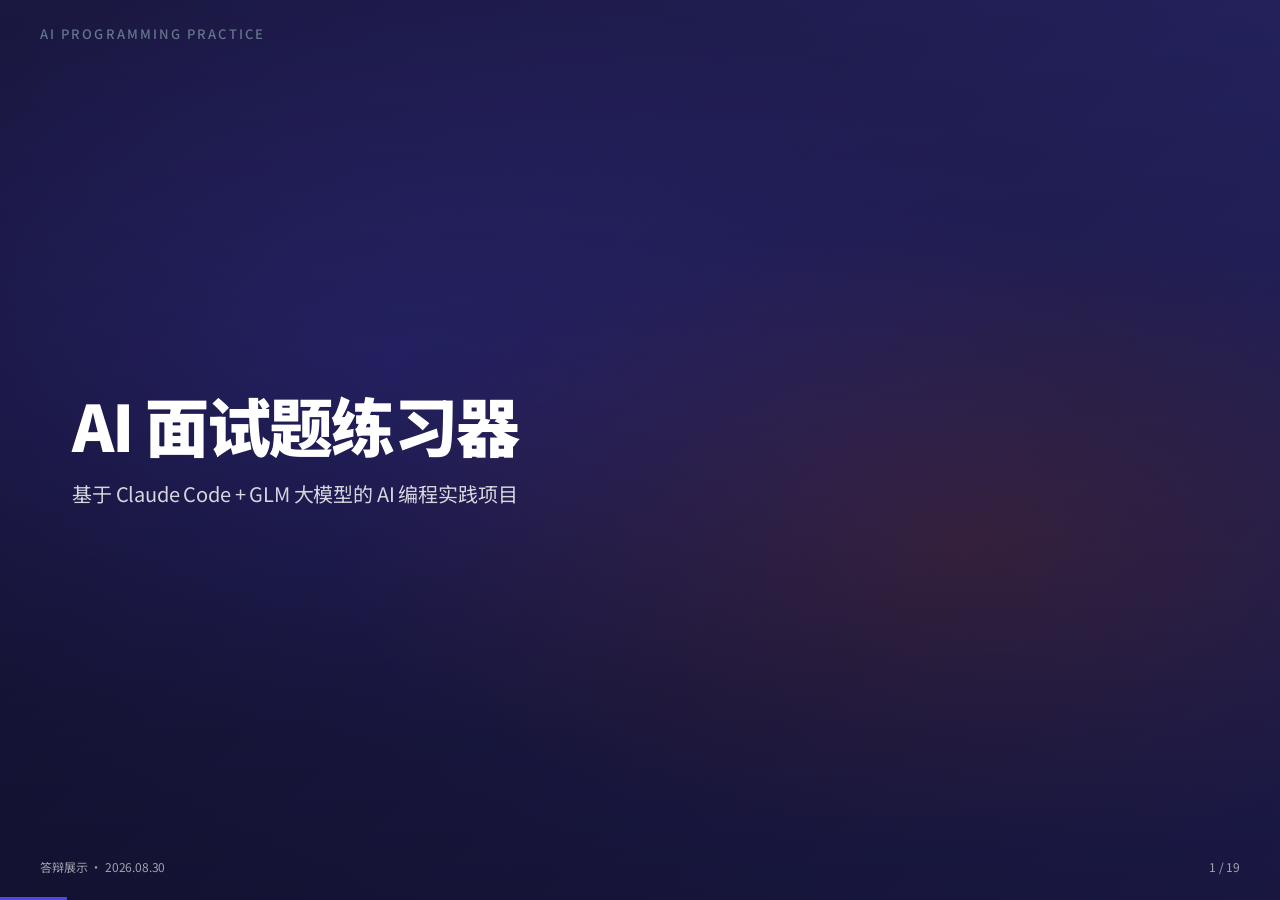
==== defense/interview-quiz-defense.html @ f4f74984 "添加答辩演示文稿" ====
<!DOCTYPE html>
<html lang="zh-CN" data-theme="indigo-code">
<head>
<meta charset="utf-8">
<title>AI 面试题练习器 — 答辩展示</title>
<meta name="x-content-type" content="presentation" />
<meta name="x-presentation-version" content="1.0" />
<meta name="x-presentation-indicator" content="deck-stage .slide" />
<link rel="stylesheet" href="./_shared/fonts.css">
<link rel="stylesheet" href="./_shared/base.css">
<link rel="stylesheet" id="theme-link" href="./_shared/themes/indigo-code.css">
<link rel="stylesheet" href="./_shared/animations/animations.css">
<link rel="stylesheet" href="./_shared/decorations.css">
<style>
.glass-grid{display:grid;grid-template-columns:repeat(auto-fit,minmax(260px,1fr));gap:20px;margin-top:32px}
.glass-card{position:relative;overflow:hidden;border-radius:var(--radius,16px);padding:28px 26px;background:rgba(255,255,255,.06);border:1px solid rgba(255,255,255,.1);backdrop-filter:blur(20px) saturate(160%);box-shadow:0 8px 32px rgba(0,0,0,.3),inset 0 1px 0 rgba(255,255,255,.08)}
.glass-card::before{content:'';position:absolute;top:0;left:0;right:0;height:50%;background:linear-gradient(180deg,rgba(255,255,255,.08),transparent);pointer-events:none}
.glass-card.warm{background:rgba(232,168,124,.06);border-color:rgba(232,168,124,.25)}
.glass-card.blue{background:rgba(126,184,218,.06);border-color:rgba(126,184,218,.25)}
.glass-card.green{background:rgba(126,211,164,.06);border-color:rgba(126,211,164,.25)}
.glass-card h3{margin:0 0 8px;font-size:20px;font-weight:700;color:var(--text-1)}
.glass-card p{margin:0;font-size:14px;line-height:1.6;color:var(--text-2)}
.glass-card .icon{font-size:40px;margin-bottom:14px;display:block}

.macaron-grid{display:grid;grid-template-columns:repeat(auto-fit,minmax(260px,1fr));gap:18px}
.macaron-card{border-radius:var(--radius,8px);padding:24px;position:relative}
.macaron-card.soft-purple{background:#f4efff}
.macaron-card.soft-pink{background:#fff0f6}
.macaron-card.soft-blue{background:#eef4ff}
.macaron-card.soft-green{background:#edfdf3}
.macaron-card.soft-orange{background:#fff5ea}
.macaron-card .label{font-size:12px;text-transform:uppercase;letter-spacing:.1em;color:var(--text-3);margin-bottom:8px}
.macaron-card .main{font-size:22px;font-weight:700;color:var(--text-1);margin-bottom:6px}
.macaron-card .desc{font-size:14px;color:var(--text-2);line-height:1.5}

.steps{display:grid;grid-template-columns:repeat(auto-fit,minmax(220px,1fr));gap:22px;margin-top:24px}
.step{position:relative;padding:24px 26px;border:1px solid var(--border);border-radius:var(--radius);background:var(--surface);box-shadow:var(--shadow)}
.step .num{position:absolute;top:-24px;left:22px;width:48px;height:48px;border-radius:50%;background:var(--accent);color:#fff;display:flex;align-items:center;justify-content:center;font-weight:800;font-size:20px;box-shadow:var(--shadow)}
.step h4{margin:18px 0 8px;font-size:17px}
.step p{font-size:13px;color:var(--text-2);line-height:1.6}
.step .tag{display:inline-block;margin-top:10px;font-size:11px;padding:3px 10px;border-radius:999px;background:var(--surface-2);color:var(--text-3)}

.vs{display:grid;grid-template-columns:1fr 80px 1fr;gap:28px;align-items:stretch;margin-top:30px}
.vs .side{padding:28px}
.vs .mid{font-size:48px;font-weight:800;color:var(--text-3);display:flex;align-items:center;justify-content:center}
.vs .bad-side{border-top:3px solid var(--bad)}
.vs .good-side{border-top:3px solid var(--good)}
.vs h3{font-size:22px}
.vs ul{padding-left:20px;font-size:14px;line-height:1.8;color:var(--text-2)}
.vs li::marker{color:var(--bad)}
.vs .good-side li::marker{color:var(--good)}

.grid.g3{grid-template-columns:repeat(auto-fit,minmax(280px,1fr))}
</style>
</head>
<body>
<deck-stage width="1920" height="1080" data-themes="indigo-code,catppuccin-mocha,tokyo-night,minimal-white,soft-pastel" data-theme-base="./_shared/themes/">

<!-- Slide 1: Cover -->
<section class="slide active" data-deck-label="封面" style="padding:0" data-anim="blur-in">
  <div class="cover-bg" style="position:absolute;inset:0;overflow:hidden">
    <div style="width:100%;height:100%;background:
      radial-gradient(80% 60% at 30% 40%,rgba(79,70,229,.3),transparent 70%),
      radial-gradient(70% 50% at 75% 60%,rgba(234,88,12,.2),transparent 70%),
      linear-gradient(135deg,#1E1B4B,#312E81)"></div>
  </div>
  <div style="position:absolute;inset:0;background:linear-gradient(180deg,rgba(0,0,0,.15) 0%,rgba(0,0,0,.5) 100%)"></div>
  <div style="position:relative;z-index:2;height:100%;display:flex;flex-direction:column;justify-content:center;padding:56px 72px">
    <div class="deck-header" style="color:rgba(255,255,255,.7);margin-bottom:auto">
      <span class="eyebrow">AI Programming Practice</span>
    </div>
    <div style="margin-top:auto;margin-bottom:auto">
      <h1 class="h1 anim-fade-up" data-anim="fade-up" style="color:#fff;font-size:64px;font-weight:900;line-height:1.08;letter-spacing:-.03em">
        AI 面试题练习器
      </h1>
      <p style="color:rgba(255,255,255,.82);font-size:20px;margin:18px 0 0;max-width:56ch">
        基于 Claude Code + GLM 大模型的 AI 编程实践项目
      </p>
    </div>
    <div class="deck-footer" style="color:rgba(255,255,255,.6)">
      <span>答辩展示 · 2026.08.30</span>
      <span class="slide-number" data-current="1" data-total="19"></span>
    </div>
  </div>
  <div class="notes">大家好，我是XXX，今天给大家展示的是我用 AI 编程工具开发的 Java 面试题练习器。这个项目是学长布置的 AI 编程入门实践任务，要求学习 Claude Code 等 AI 工具，并按公司化流程开发一个作品。</div>
</section>

<!-- Slide 2: TOC -->
<section class="slide" data-deck-label="目录">
  <p class="eyebrow">Contents · 目录</p>
  <h2 class="h2">今天的六个章节</h2>
  <div class="grid g2 mt-l anim-stagger-list" data-anim-target>
    <div class="card"><div class="row"><div class="h3 dim2" style="width:56px">01</div><div><h4>项目背景</h4><p class="dim">任务来源、目标与学习路径</p></div></div></div>
    <div class="card"><div class="row"><div class="h3 dim2" style="width:56px">02</div><div><h4>技术选型</h4><p class="dim">技术栈与 AI 工具链介绍</p></div></div></div>
    <div class="card"><div class="row"><div class="h3 dim2" style="width:56px">03</div><div><h4>功能展示</h4><p class="dim">核心功能、学习辅助、游戏化设计</p></div></div></div>
    <div class="card"><div class="row"><div class="h3 dim2" style="width:56px">04</div><div><h4>开发流程</h4><p class="dim">AI 辅助的迭代开发模式</p></div></div></div>
    <div class="card"><div class="row"><div class="h3 dim2" style="width:56px">05</div><div><h4>踩坑经验</h4><p class="dim">6 个典型问题与解决方案</p></div></div></div>
    <div class="card" style="grid-column:span 2"><div class="row"><div class="h3 dim2" style="width:56px">06</div><div><h4>总结与展望</h4><p class="dim">核心收获与未来改进方向</p></div></div></div>
  </div>
  <div class="deck-footer"><span class="dim2">AI 面试题练习器</span><span>目录</span></div>
  <div class="notes">今天的答辩分六个部分：先讲项目背景，然后介绍技术选型和 AI 工具链，接着展示项目功能，再讲开发流程和踩坑经验，最后总结。</div>
</section>

<!-- Slide 3: Section Divider - 项目背景 -->
<section class="slide tc center deco-soft-gradient" data-deck-label="项目背景" data-anim="rise-in">
  <div style="max-width:780px;margin:0 auto">
    <p class="kicker anim-fade-down" data-anim="fade-down">Section · 01</p>
    <h1 class="h1 anim-rise-in" data-anim="rise-in" style="font-size:96px">项目<span class="gradient-text">背景</span></h1>
    <div class="divider-accent" style="margin:24px auto"></div>
    <p class="lede" style="margin:0 auto">从学长任务到 AI 编程实践</p>
  </div>
  <div class="notes">第一部分，项目背景。</div>
</section>

<!-- Slide 4: 项目背景 -->
<section class="slide" data-deck-label="任务来源与目标" data-anim="fade-up">
  <p class="kicker">Background · 背景</p>
  <h2 class="h2">任务来源与项目目标</h2>
  <p class="lede mb-l">人负责架构设计和决策，AI 负责代码实现</p>
  <ul class="grid g1 anim-stagger-list" style="list-style:none;padding:0;margin:0;gap:14px" data-anim-target>
    <li class="card card-accent"><h4>学长任务</h4><p class="dim">学习 Claude Code、CC Switch、MCP、Skill 等 AI 编程工具，按公司化流程开发一个作品，30 号答辩展示</p></li>
    <li class="card card-accent"><h4>核心思路</h4><p class="dim">人做架构设计和决策，AI 做代码实现。通过自然语言指令驱动 AI 完成需求分析、编码、测试、迭代的完整流程</p></li>
    <li class="card card-accent"><h4>学习路径</h4><p class="dim">了解 Claude Code → 配置 GLM 大模型 → 学习 MCP/Skill 概念 → 动手开发项目 → 踩坑优化 → 准备答辩</p></li>
    <li class="card card-accent"><h4>参考资料</h4><p class="dim">小林 AI 面试题、JavaGuide、二哥的 Java 之路、IT 咖啡馆、马克的技术工作坊</p></li>
  </ul>
  <div class="notes">学长给的任务是学习 AI 编程工具，然后 vibe 一个作品出来答辩。核心思路是人做决策，AI 干活。参考资料包括小林笔记、JavaGuide 等。</div>
</section>

<!-- Slide 5: Section Divider - 技术选型 -->
<section class="slide tc center deco-soft-gradient" data-deck-label="技术选型" data-anim="rise-in">
  <div style="max-width:780px;margin:0 auto">
    <p class="kicker anim-fade-down" data-anim="fade-down">Section · 02</p>
    <h1 class="h1 anim-rise-in" data-anim="rise-in" style="font-size:96px">技术<span class="gradient-text">选型</span></h1>
    <div class="divider-accent" style="margin:24px auto"></div>
    <p class="lede" style="margin:0 auto">纯前端 + AI 工具链</p>
  </div>
  <div class="notes">第二部分，技术选型。</div>
</section>

<!-- Slide 6: 技术栈 -->
<section class="slide" data-deck-label="技术栈" data-anim="fade-up">
  <p class="kicker">Stack · 技术栈</p>
  <h2 class="h2">技术架构一览</h2>
  <div class="grid g2 mt-l">
    <div class="card anim-fade-left" data-anim="fade-left">
      <h3>前端技术</h3>
      <ul class="mt-m">
        <li>HTML + CSS + JavaScript（纯原生）</li>
        <li>localStorage 本地持久化存储</li>
        <li>Canvas 手绘饼图和条形图</li>
        <li>CSS 变量系统 + 动画</li>
        <li>响应式布局 + 暗色模式</li>
      </ul>
    </div>
    <div class="card anim-fade-right" data-anim="fade-right">
      <h3>AI 工具链</h3>
      <ul class="mt-m">
        <li>Claude Code — AI 编程工具</li>
        <li>智谱 GLM-4.5-Air — 国产大模型</li>
        <li>CC Switch — 模型供应商切换</li>
        <li>MCP — 文件系统访问</li>
        <li>Skill — 可复用提示词模板</li>
      </ul>
    </div>
  </div>
  <div class="notes">前端用纯 HTML/CSS/JS，不用框架。数据用 localStorage 存储。AI 工具方面用 Claude Code 配合智谱 GLM 大模型，通过 CC Switch 管理配置。</div>
</section>

<!-- Slide 7: AI 工具链 -->
<section class="slide" data-deck-label="AI 工具链" data-anim="stagger-list" style="background:var(--bg-soft)">
  <p class="kicker">AI Tools · 工具链</p>
  <h2 class="h2">四大 AI 编程工具</h2>
  <div class="glass-grid anim-stagger-list" data-anim-target>
    <div class="glass-card blue">
      <span class="icon">🤖</span>
      <h3>Claude Code</h3>
      <p>AI 编程工具，终端启动，自然语言生成代码。配合 CLAUDE.md 定义项目规范，AI 按规范编码。</p>
    </div>
    <div class="glass-card warm">
      <span class="icon">🔀</span>
      <h3>CC Switch</h3>
      <p>图形化管理 AI 模型供应商。配置 API Key、Base URL、模型名称，一键切换不同大模型。</p>
    </div>
    <div class="glass-card green">
      <span class="icon">🔌</span>
      <h3>MCP</h3>
      <p>Model Context Protocol，模型上下文协议。让 AI 访问外部系统，如文件系统 MCP 让 AI 读写本地文件。</p>
    </div>
    <div class="glass-card blue">
      <span class="icon">📝</span>
      <h3>Skill</h3>
      <p>可复用的提示词模板，封装常见操作。触发特定工作流，提高 AI 编程效率和一致性。</p>
    </div>
  </div>
  <div class="notes">这四个工具是本次学习的重点。Claude Code 是核心编程工具，CC Switch 管理模型配置，MCP 让 AI 能操作文件系统，Skill 是提示词模板。</div>
</section>

<!-- Slide 8: Section Divider - 功能展示 -->
<section class="slide tc center deco-soft-gradient" data-deck-label="功能展示" data-anim="rise-in">
  <div style="max-width:780px;margin:0 auto">
    <p class="kicker anim-fade-down" data-anim="fade-down">Section · 03</p>
    <h1 class="h1 anim-rise-in" data-anim="rise-in" style="font-size:96px">功能<span class="gradient-text">展示</span></h1>
    <div class="divider-accent" style="margin:24px auto"></div>
    <p class="lede" style="margin:0 auto">50 道题，5 大分类，14 项功能</p>
  </div>
  <div class="notes">第三部分，功能展示。项目共 50 道题，5 大分类，14 项功能。</div>
</section>

<!-- Slide 9: 核心功能 -->
<section class="slide" data-deck-label="核心功能" data-anim="fade-up">
  <p class="kicker">Core · 核心功能</p>
  <h2 class="h2">题库与答题系统</h2>
  <div class="macaron-grid mt-l anim-stagger-list" data-anim-target>
    <div class="macaron-card soft-purple"><div class="label">题库</div><div class="main">50 道面试题</div><div class="desc">Java基础、并发编程、JVM、Spring、数据库 5 大分类</div></div>
    <div class="macaron-card soft-blue"><div class="label">答题</div><div class="main">顺序答题</div><div class="desc">按顺序逐题作答，支持上一题/下一题导航</div></div>
    <div class="macaron-card soft-orange"><div class="label">随机</div><div class="main">随机出题</div><div class="desc">随机抽取 10 题，打乱选项顺序，避免死记答案</div></div>
    <div class="macaron-card soft-green"><div class="label">解析</div><div class="main">答案解析</div><div class="desc">每题附带详细解析说明，帮助理解知识点</div></div>
  </div>
  <div class="notes">核心功能包括题库浏览、顺序答题、随机出题和答案解析。题目来自小林笔记、JavaGuide 等优质资源。</div>
</section>

<!-- Slide 10: 学习辅助 -->
<section class="slide" data-deck-label="学习辅助" data-anim="fade-up">
  <p class="kicker">Learning · 学习辅助</p>
  <h2 class="h2">四项学习辅助功能</h2>
  <div class="macaron-grid mt-l anim-stagger-list" data-anim-target>
    <div class="macaron-card soft-pink"><div class="label">错题</div><div class="main">错题本</div><div class="desc">自动记录答错的题目，答对后自动移除</div></div>
    <div class="macaron-card soft-purple"><div class="label">收藏</div><div class="main">收藏夹</div><div class="desc">标记重要题目，方便重点复习</div></div>
    <div class="macaron-card soft-blue"><div class="label">搜索</div><div class="main">题目搜索</div><div class="desc">关键词搜索快速定位题目，支持分类筛选</div></div>
    <div class="macaron-card soft-orange"><div class="label">计时</div><div class="main">答题计时</div><div class="desc">记录每题用时，统计页展示用时分布</div></div>
  </div>
  <div class="notes">学习辅助功能包括错题本、收藏夹、题目搜索和答题计时。错题本自动记录和移除，计时帮助分析学习效率。</div>
</section>

<!-- Slide 11: 游戏化设计 -->
<section class="slide" data-deck-label="游戏化设计" data-anim="fade-up">
  <p class="kicker">Gamification · 游戏化</p>
  <h2 class="h2">让做题不再枯燥</h2>
  <div class="grid g3 mt-l anim-stagger-list" data-anim-target>
    <div class="card">
      <div style="font-size:36px">🏆</div>
      <h4 class="mt-s">积分等级系统</h4>
      <p class="dim">答对加分（+10/+5），答错扣分（-3）。7 个等级从 Java小白到技术专家，连击 2 倍加成。</p>
    </div>
    <div class="card">
      <div style="font-size:36px">🎉</div>
      <h4 class="mt-s">连对庆祝特效</h4>
      <p class="dim">连对 3 题触发撒花特效 + 特殊庆祝贴纸。贴纸弹跳旋转动画，每 3 的倍数再次触发。</p>
    </div>
    <div class="card">
      <div style="font-size:36px">💀</div>
      <h4 class="mt-s">连错惩罚特效</h4>
      <p class="dim">连错 3 题全屏变灰抖动，2 秒闪烁警告。答对任意题即清零，重新开始。</p>
    </div>
  </div>
  <div class="notes">游戏化设计包括积分等级、连对庆祝和连错惩罚。连对 3 题撒花，连错 3 题全屏抖动，让做题有游戏感。</div>
</section>

<!-- Slide 12: 数据统计 -->
<section class="slide" data-deck-label="数据统计" data-anim="fade-up">
  <p class="kicker">Stats · 数据统计</p>
  <h2 class="h2">可视化学习数据分析</h2>
  <div class="grid g2 mt-l">
    <div class="card anim-fade-left" data-anim="fade-left">
      <h3>正确率分析</h3>
      <ul class="mt-m">
        <li>总体正确率 + 各分类正确率</li>
        <li>饼图可视化展示</li>
        <li>等级卡片 + 升级进度条</li>
        <li>根据正确率显示评价语</li>
      </ul>
    </div>
    <div class="card anim-fade-right" data-anim="fade-right">
      <h3>用时分析</h3>
      <ul class="mt-m">
        <li>平均/最快/最慢用时</li>
        <li>条形图展示各题用时分布</li>
        <li>慢于平均 1.5 倍的题目高亮</li>
        <li>帮助发现薄弱环节</li>
      </ul>
    </div>
  </div>
  <div class="notes">统计页面提供正确率饼图和用时条形图，帮助分析学习效率和薄弱环节。</div>
</section>

<!-- Slide 13: Section Divider - 开发流程 -->
<section class="slide tc center deco-soft-gradient" data-deck-label="开发流程" data-anim="rise-in">
  <div style="max-width:780px;margin:0 auto">
    <p class="kicker anim-fade-down" data-anim="fade-down">Section · 04</p>
    <h1 class="h1 anim-rise-in" data-anim="rise-in" style="font-size:96px">开发<span class="gradient-text">流程</span></h1>
    <div class="divider-accent" style="margin:24px auto"></div>
    <p class="lede" style="margin:0 auto">AI 辅助的迭代开发模式</p>
  </div>
  <div class="notes">第四部分，开发流程。</div>
</section>

<!-- Slide 14: 开发流程 -->
<section class="slide" data-deck-label="AI 辅助开发流程" data-anim="stagger-list">
  <p class="kicker">Workflow · 开发流程</p>
  <h2 class="h2">六步迭代开发</h2>
  <div class="steps anim-stagger-list" data-anim-target>
    <div class="step"><div class="num">1</div><h4>需求分析</h4><p>明确功能需求，编写需求文档，确定优先级</p><span class="tag">人</span></div>
    <div class="step"><div class="num">2</div><h4>架构设计</h4><p>人决定技术选型、目录结构、代码规范（CLAUDE.md）</p><span class="tag">人</span></div>
    <div class="step"><div class="num">3</div><h4>AI 编码</h4><p>通过自然语言指令驱动 Claude Code 实现功能</p><span class="tag">AI</span></div>
    <div class="step"><div class="num">4</div><h4>测试验证</h4><p>浏览器中测试每个功能，截图反馈问题</p><span class="tag">人</span></div>
    <div class="step"><div class="num">5</div><h4>迭代修复</h4><p>根据测试结果调整指令，让 AI 修复和优化</p><span class="tag">人+AI</span></div>
    <div class="step"><div class="num">6</div><h4>代码审查</h4><p>检查 AI 生成的代码，确保逻辑正确、风格一致</p><span class="tag">人</span></div>
  </div>
  <div class="notes">开发流程分六步：需求分析、架构设计是人做的，AI 编码是 Claude Code 做的，然后人测试验证、反馈迭代、最后代码审查。这个流程体现了人做决策、AI 做执行的理念。</div>
</section>

<!-- Slide 15: Section Divider - 踩坑经验 -->
<section class="slide tc center deco-soft-gradient" data-deck-label="踩坑经验" data-anim="rise-in">
  <div style="max-width:780px;margin:0 auto">
    <p class="kicker anim-fade-down" data-anim="fade-down">Section · 05</p>
    <h1 class="h1 anim-rise-in" data-anim="rise-in" style="font-size:96px">踩坑<span class="gradient-text">经验</span></h1>
    <div class="divider-accent" style="margin:24px auto"></div>
    <p class="lede" style="margin:0 auto">六个典型问题与解决方案</p>
  </div>
  <div class="notes">第五部分，踩坑经验。这部分很重要，展示了实践中遇到的真实问题。</div>
</section>

<!-- Slide 16: 踩坑与解决 -->
<section class="slide" data-deck-label="踩坑与解决" data-anim="fade-up">
  <p class="kicker">Lessons · 踩坑经验</p>
  <h2 class="h2">问题与解决</h2>
  <div class="vs">
    <div class="card bad-side side anim-fade-left" data-anim="fade-left">
      <h3>遇到的问题</h3>
      <ul>
        <li>国内无法访问 Claude API（被墙）</li>
        <li>AI 自主搜索网页死循环，耗尽 2000 万 Token</li>
        <li>PowerShell 执行策略阻止脚本运行</li>
        <li>中文输入乱码</li>
        <li>环境限制导致文件写入失败</li>
        <li>GLM-4-Flash 高峰期响应慢</li>
      </ul>
    </div>
    <div class="mid">→</div>
    <div class="card good-side side anim-fade-right" data-anim="fade-right">
      <h3>解决方案</h3>
      <ul>
        <li>改用智谱 GLM 大模型，国内 API 端点</li>
        <li>禁止 AI 自主搜索，改用人提供资料</li>
        <li>修改执行策略为 RemoteSigned</li>
        <li>设置 UTF-8 编码（chcp 65001）</li>
        <li>确认工作目录，直接用 Write 工具</li>
        <li>切换为 GLM-4.5-Air 提升速度</li>
      </ul>
    </div>
  </div>
  <div class="notes">这是六个最典型的踩坑。最重要的是 Token 被耗光的教训——AI 自主搜索会导致死循环。解决方案是禁止 AI 自主搜索，改为人提供资料让 AI 处理。</div>
</section>

<!-- Slide 17: Section Divider - 总结 -->
<section class="slide tc center deco-soft-gradient" data-deck-label="总结与展望" data-anim="rise-in">
  <div style="max-width:780px;margin:0 auto">
    <p class="kicker anim-fade-down" data-anim="fade-down">Section · 06</p>
    <h1 class="h1 anim-rise-in" data-anim="rise-in" style="font-size:96px">总结与<span class="gradient-text">展望</span></h1>
    <div class="divider-accent" style="margin:24px auto"></div>
    <p class="lede" style="margin:0 auto">核心收获与未来改进</p>
  </div>
  <div class="notes">最后一部分，总结与展望。</div>
</section>

<!-- Slide 18: 项目总结 -->
<section class="slide" data-deck-label="项目总结" data-anim="fade-up">
  <p class="kicker">Summary · 总结</p>
  <h2 class="h2">核心收获与未来展望</h2>
  <ul class="grid g1 anim-stagger-list" style="list-style:none;padding:0;margin:0;gap:14px" data-anim-target>
    <li class="card card-accent"><h4>掌握了 AI 编程工具链</h4><p class="dim">Claude Code + CC Switch + MCP + Skill 的完整使用流程，理解了 AI 辅助开发的工作模式</p></li>
    <li class="card card-accent"><h4>实践了公司化开发流程</h4><p class="dim">从需求分析到测试迭代，体验了人做决策、AI 做执行的协作模式</p></li>
    <li class="card card-accent"><h4>完成了完整项目</h4><p class="dim">50 道题、14 项功能、Git 版本管理、GitHub 远程仓库、README 文档</p></li>
    <li class="card card-accent"><h4>未来展望</h4><p class="dim">移动端适配、答题记录导出、更多题库分类、后端 API 对接、多用户在线刷题</p></li>
  </ul>
  <div class="notes">总结四个核心收获：掌握了 AI 工具链、实践了公司化流程、完成了完整项目、明确了未来方向。GitHub 仓库地址：github.com/Athena66668888/interview-quiz</div>
</section>

<!-- Slide 19: Thanks -->
<section class="slide center tc" data-deck-label="谢谢" data-fx="confetti-cannon">
  <div>
    <div style="display:inline-block;padding:40px"></div>
    <h1 class="h1 anim-fade-up" data-anim="fade-up" style="font-size:140px;line-height:1"><span class="gradient-text">谢谢</span></h1>
    <p class="lede" style="margin:18px auto 0">欢迎提问与交流</p>
    <div class="row mt-l" style="justify-content:center;gap:32px">
      <div class="dim">GitHub: github.com/Athena66668888/interview-quiz</div>
      <div class="dim">2026.08.30</div>
    </div>
  </div>
  <div class="notes">谢谢大家，欢迎提问。项目仓库在 GitHub 上可以查看完整代码。</div>
</section>

</deck-stage>
<script src="./_shared/runtime.js"></script>
<script src="./_shared/animations/fx-runtime.js"></script>
</body>
</html>
---- defense/_shared/fonts.css ----
/* html-ppt :: shared webfonts */
@import url('https://fonts.googleapis.com/css2?family=Inter:wght@200;300;400;500;600;700;800;900&display=swap');
@import url('https://fonts.googleapis.com/css2?family=Noto+Sans+SC:wght@200;300;400;500;600;700;900&display=swap');
@import url('https://fonts.googleapis.com/css2?family=Noto+Serif+SC:wght@300;400;600;700&display=swap');
@import url('https://fonts.googleapis.com/css2?family=JetBrains+Mono:wght@400;500;700&display=swap');
@import url('https://fonts.googleapis.com/css2?family=Playfair+Display:ital,wght@0,400;0,600;0,800;1,400&display=swap');
@import url('https://fonts.googleapis.com/css2?family=Space+Grotesk:wght@300;400;500;600;700&display=swap');
@import url('https://fonts.googleapis.com/css2?family=IBM+Plex+Mono:wght@300;400;500;700&display=swap');
@import url('https://fonts.googleapis.com/css2?family=Archivo+Black&display=swap');
---- defense/_shared/base.css ----
/* presentation :: base.css — reset + shared tokens + layout primitives */
/* Default tokens. Themes in assets/themes/*.css override the :root block. */
:root {
  --bg: #ffffff;
  --bg-soft: #f7f7f8;
  --surface: #ffffff;
  --surface-2: #f2f2f4;
  --border: rgba(0,0,0,.08);
  --border-strong: rgba(0,0,0,.16);
  --text-1: #111216;
  --text-2: #55596a;
  --text-3: #8a8f9e;
  --accent: #3b6cff;
  --accent-2: #7a5cff;
  --accent-3: #ff5c8a;
  --good: #1aaf6c;
  --warn: #f5a524;
  --bad:  #e0445a;
  --grad: linear-gradient(135deg,#3b6cff,#7a5cff 55%,#ff5c8a);
  --grad-soft: linear-gradient(135deg,#eef2ff,#f5ecff 55%,#ffeef5);
  --radius: 18px;
  --radius-sm: 12px;
  --radius-lg: 26px;
  --shadow: 0 10px 30px rgba(18,24,40,.08), 0 2px 6px rgba(18,24,40,.04);
  --shadow-lg: 0 24px 60px rgba(18,24,40,.14), 0 6px 16px rgba(18,24,40,.06);
  --font-sans: 'Inter','Noto Sans SC',-apple-system,BlinkMacSystemFont,Helvetica,Arial,sans-serif;
  --font-serif: 'Playfair Display','Noto Serif SC',Georgia,serif;
  --font-mono: 'JetBrains Mono','IBM Plex Mono',SFMono-Regular,Menlo,monospace;
  --font-display: var(--font-sans);
  --letter-tight: -.03em;
  --letter-normal: -.01em;
  --ease: cubic-bezier(.4,0,.2,1);
}

*,*::before,*::after{box-sizing:border-box}
html,body{margin:0;padding:0;background:var(--bg);color:var(--text-1);
  font-family:var(--font-sans);font-weight:400;line-height:1.6;
  -webkit-font-smoothing:antialiased;-moz-osx-font-smoothing:grayscale;
  letter-spacing:var(--letter-normal)}
img,svg,video{max-width:100%;display:block}
a{color:var(--accent);text-decoration:none}
a:hover{text-decoration:underline}
code,kbd,pre,samp{font-family:var(--font-mono)}

/* ================= SLIDE SYSTEM ================= */
deck-stage{display:block;position:relative;width:100vw;height:100vh;overflow:hidden;background:var(--bg)}
.slide{
  position:absolute;inset:0;
  display:flex;flex-direction:column;justify-content:center;
  padding:72px 96px;
  box-sizing:border-box;
  opacity:0;pointer-events:none;
  transition:opacity .5s var(--ease), transform .5s var(--ease);
  transform:translateX(30px);
  overflow:hidden;
  background:var(--bg-texture, none), var(--bg);
}
.slide.active{opacity:1;pointer-events:auto;transform:translateX(0);z-index:2}
.slide.prev{transform:translateX(-30px)}

/* single-page standalone (used when a layout file is opened directly) */
body.single .slide{position:relative;width:100vw;height:100vh;opacity:1;transform:none;pointer-events:auto}

/* ================= TYPOGRAPHY ================= */
.eyebrow{font-size:13px;font-weight:500;letter-spacing:.16em;text-transform:uppercase;color:var(--text-3)}
.kicker{font-size:14px;font-weight:600;color:var(--accent);letter-spacing:.08em;text-transform:uppercase}
h1.title,.h1{font-family:var(--font-display);font-size:72px;line-height:1.05;font-weight:800;letter-spacing:var(--letter-tight);margin:0 0 18px;color:var(--text-1)}
h2.title,.h2{font-family:var(--font-display);font-size:54px;line-height:1.1;font-weight:700;letter-spacing:var(--letter-tight);margin:0 0 14px}
h3,.h3{font-size:32px;line-height:1.2;font-weight:600;letter-spacing:var(--letter-normal);margin:0 0 10px}
h4,.h4{font-size:22px;line-height:1.3;font-weight:600;margin:0 0 8px}
.lede{font-size:22px;line-height:1.55;color:var(--text-2);font-weight:300;max-width:62ch}
.dim{color:var(--text-2)}
.dim2{color:var(--text-3)}
.mono{font-family:var(--font-mono)}
.serif{font-family:var(--font-serif)}
.gradient-text{background:var(--grad);-webkit-background-clip:text;background-clip:text;-webkit-text-fill-color:transparent;color:transparent}

/* ================= LAYOUT PRIMITIVES ================= */
.stack>*+*{margin-top:14px}
.row{display:flex;gap:24px;align-items:center}
.row.wrap{flex-wrap:wrap}
.grid{display:grid;gap:24px}
.g2{grid-template-columns:repeat(2,1fr)}
.g3{grid-template-columns:repeat(3,1fr)}
.g4{grid-template-columns:repeat(4,1fr)}
.center{display:flex;align-items:center;justify-content:center;text-align:center}
.fill{flex:1}
.sp-t{padding-top:24px}.sp-b{padding-bottom:24px}
.mt-s{margin-top:8px}.mt-m{margin-top:18px}.mt-l{margin-top:32px}
.mb-s{margin-bottom:8px}.mb-m{margin-bottom:18px}.mb-l{margin-bottom:32px}

/* ================= FLOW DIAGRAM ================= */
.flow{display:flex;align-items:center;gap:16px;margin-top:40px}
.flow .node{flex:1;min-width:0;background:var(--surface);border:1px solid var(--border);border-radius:var(--radius);padding:22px;text-align:center;box-shadow:var(--shadow);position:relative}
.flow .node .ic{font-size:32px;margin-bottom:6px}
.flow .node h4{font-size:16px;margin:0 0 4px}
.flow .node p{font-size:12px;color:var(--text-3);margin:0}
.flow .arr{color:var(--text-3);font-size:28px;flex-shrink:0}
.flow .node.hl{border-color:var(--accent);box-shadow:0 0 0 3px color-mix(in srgb,var(--accent) 18%,transparent),var(--shadow)}

/* ================= ARCHITECTURE DIAGRAM ================= */
.arch{margin-top:20px;display:grid;grid-template-rows:auto auto auto;gap:22px}
.arch .tier{display:grid;grid-template-columns:120px 1fr;align-items:stretch;gap:22px}
.arch .tname{display:flex;align-items:center;justify-content:center;background:var(--surface-2);border-radius:var(--radius);padding:18px;font-weight:600;font-size:13px;color:var(--text-2);text-transform:uppercase;letter-spacing:.1em;text-align:center}
.arch .cells{display:grid;grid-template-columns:repeat(auto-fit,minmax(200px,1fr));gap:14px}
.arch .cell{background:var(--surface);border:1px solid var(--border);border-radius:var(--radius);padding:16px;text-align:center;box-shadow:var(--shadow)}
.arch .cell .ic{font-size:24px}
.arch .cell h4{font-size:14px;margin:6px 0 2px}
.arch .cell p{font-size:11px;color:var(--text-3);margin:0}
.arch .tier.hl .cell{border-top:3px solid var(--accent)}

/* ================= MINDMAP ================= */
.mm{position:relative;margin:30px auto 0;height:520px}
.mm .n{position:absolute;background:var(--surface);border:1px solid var(--border);border-radius:var(--radius);padding:12px 18px;box-shadow:var(--shadow);font-weight:600}
.mm .root{top:calc(50% - 34px);left:calc(50% - 100px);width:200px;padding:22px;background:var(--accent);color:#fff;border:none;text-align:center;font-size:20px;border-radius:24px}
.mm .n.sm{font-size:13px}
.mm svg{position:absolute;inset:0;width:100%;height:100%;pointer-events:none}
.mm svg path{stroke:var(--border-strong);stroke-width:1.5;fill:none}

/* ================= PROCESS STEPS ================= */
.steps{display:grid;grid-template-columns:repeat(auto-fit,minmax(220px,1fr));gap:22px;margin-top:24px}
.step{position:relative;padding:24px 26px;border:1px solid var(--border);border-radius:var(--radius);background:var(--surface);box-shadow:var(--shadow)}
.step .num{position:absolute;top:-24px;left:22px;width:48px;height:48px;border-radius:50%;background:var(--accent);color:#fff;display:flex;align-items:center;justify-content:center;font-weight:800;font-size:20px;box-shadow:var(--shadow)}
.step h4{margin:18px 0 8px;font-size:17px}
.step p{font-size:13px;color:var(--text-2);line-height:1.6}
.step .tag{display:inline-block;margin-top:10px;font-size:11px;padding:3px 10px;border-radius:999px;background:var(--surface-2);color:var(--text-3)}

/* ================= TIMELINE HORIZONTAL ================= */
.tl{position:relative;margin-top:40px}
.tl::before{content:"";position:absolute;left:0;right:0;top:48px;height:2px;background:var(--border)}
.tl .row{display:grid;grid-template-columns:repeat(auto-fit,minmax(200px,1fr));gap:22px;align-items:start}
.tl .item{position:relative;padding-top:80px;text-align:center}
.tl .dot{position:absolute;top:36px;left:50%;transform:translateX(-50%);width:24px;height:24px;border-radius:50%;background:var(--accent);border:4px solid var(--bg);box-shadow:0 0 0 2px var(--accent)}
.tl .year{font-size:14px;color:var(--text-3);letter-spacing:.12em;text-transform:uppercase;position:absolute;top:0;left:0;right:0;font-weight:600}
.tl h4{font-size:18px}
.tl p{font-size:13px;color:var(--text-2)}

/* ================= TIMELINE VERTICAL ================= */
.tl-v{position:relative;padding-left:32px;margin-top:36px}
.tl-v::before{content:"";position:absolute;left:7px;top:0;bottom:0;width:2px;background:var(--border)}
.tl-v-item{position:relative;margin-bottom:32px}
.tl-v-item:last-child{margin-bottom:0}
.tl-v-item::before{content:"";position:absolute;left:-29px;top:5px;width:12px;height:12px;border-radius:50%;background:var(--accent);border:3px solid var(--bg);box-shadow:0 0 0 2px var(--accent)}
.tl-v-date{font-size:13px;font-weight:600;color:var(--accent);text-transform:uppercase;letter-spacing:.08em;margin-bottom:4px}
.tl-v-title{font-size:18px;font-weight:600;color:var(--text-1);margin-bottom:4px}
.tl-v-text{font-size:14px;color:var(--text-2);line-height:1.55}
.tl-v-item.highlight::before{background:var(--bad);box-shadow:0 0 0 2px var(--bad)}
.tl-v-item.highlight .tl-v-date{color:var(--bad)}

/* ================= ROADMAP ================= */
.rm{display:grid;grid-template-columns:repeat(4,1fr);gap:0;margin-top:28px;border:1px solid var(--border);border-radius:var(--radius);overflow:hidden}
.rm .col{padding:20px 22px;border-right:1px solid var(--border);background:var(--surface);position:relative}
.rm .col:last-child{border-right:none}
.rm .col .tag{display:inline-block;padding:3px 12px;border-radius:999px;font-size:11px;background:var(--surface-2);color:var(--text-2);margin-bottom:10px}
.rm .col.now{background:color-mix(in srgb,var(--accent) 6%,var(--surface))}
.rm .col.now .tag{background:var(--accent);color:#fff}
.rm h4{font-size:15px;margin:8px 0 4px}
.rm ul{padding-left:18px;margin:8px 0 0;font-size:13px;color:var(--text-2)}
.rm li{margin-bottom:6px;line-height:1.5}

/* ================= GANTT ================= */
.gantt{margin-top:24px;background:var(--surface);border:1px solid var(--border);border-radius:var(--radius);padding:24px}
.gantt .hd{display:grid;grid-template-columns:200px repeat(12,1fr);gap:4px;font-size:12px;color:var(--text-3);text-transform:uppercase;letter-spacing:.08em;margin-bottom:10px;padding-bottom:10px;border-bottom:1px solid var(--border)}
.gantt .row{display:grid;grid-template-columns:200px repeat(12,1fr);gap:4px;align-items:center;height:40px}
.gantt .lbl{font-size:14px;font-weight:500}
.gantt .cells{grid-column:2/-1;position:relative;height:28px;background:linear-gradient(90deg,var(--surface-2) 1px,transparent 1px) 0 0/calc(100%/12) 100%}
.gantt .bar{position:absolute;top:4px;height:20px;border-radius:6px;background:var(--grad);display:flex;align-items:center;padding:0 10px;font-size:11px;color:#fff;font-weight:600;box-shadow:var(--shadow)}

/* ================= TODO CHECKLIST ================= */
.todo{max-width:820px;margin-top:26px}
.todo li{list-style:none;display:flex;align-items:flex-start;gap:14px;padding:14px 18px;border-bottom:1px solid var(--border)}
.todo li .b{flex-shrink:0;width:22px;height:22px;border:2px solid var(--border-strong);border-radius:6px;display:flex;align-items:center;justify-content:center;margin-top:2px}
.todo li.done .b{background:var(--good);border-color:var(--good);color:#fff}
.todo li.done .b::after{content:"\2713";font-weight:900}
.todo li.done .t{text-decoration:line-through;color:var(--text-3)}
.todo li .t{font-size:18px}
.todo li .tag{margin-left:auto;font-size:12px;color:var(--text-3)}

/* ================= TERMINAL ================= */
.term{font-family:var(--font-mono);font-size:16px;background:#020803;border:1px solid rgba(0,255,120,.3);border-radius:10px;padding:24px 28px;box-shadow:0 0 60px rgba(0,255,136,.08) inset}
.term .bar{display:flex;gap:6px;margin-bottom:16px}
.term .bar span{width:12px;height:12px;border-radius:50%;background:#222;border:1px solid rgba(0,255,136,.3)}
.term .p{color:var(--accent)}
.term .c{color:var(--text-1)}
.term .o{color:var(--text-2)}
.term .caret{display:inline-block;width:9px;height:18px;background:var(--accent);vertical-align:middle;animation:blink 1s step-end infinite}
@keyframes blink{50%{opacity:0}}

/* ================= TECH SPEC ================= */
.spec-layout{display:grid;grid-template-columns:5fr 7fr;gap:48px;flex:1;align-items:start;margin-top:24px}
.spec-title h2{font-size:48px;font-weight:800;line-height:1.05;letter-spacing:-.02em;margin:0 0 16px}
.spec-title p{font-size:16px;color:var(--text-2);line-height:1.65;max-width:36ch}
.spec-kpis{display:grid;grid-template-columns:repeat(3,1fr);gap:24px}
.spec-kpi{padding-top:16px;border-top:2px solid var(--border-strong)}
.spec-kpi.accent{border-top-color:var(--accent)}
.spec-kpi .label{font-size:11px;font-weight:600;letter-spacing:.14em;text-transform:uppercase;color:var(--text-3);margin-bottom:8px}
.spec-kpi .num{font-size:40px;font-weight:800;line-height:.9;letter-spacing:-.02em;font-variant-numeric:tabular-nums}
.spec-kpi .num .unit{font-size:16px;font-weight:400;opacity:.5;margin-left:2px}
.spec-kpi .note{font-size:13px;color:var(--text-2);margin-top:8px;line-height:1.5}
.spec-hero{display:grid;grid-template-columns:1fr auto;gap:32px;align-items:end;margin-top:auto;padding-top:24px;border-top:1px solid var(--border)}
.spec-hero .hero-num{font-size:96px;font-weight:800;line-height:.82;letter-spacing:-.04em;font-variant-numeric:tabular-nums}
.spec-hero .hero-num .unit{font-size:28px;font-weight:400;opacity:.5}
.spec-hero .desc{font-size:14px;color:var(--text-2);line-height:1.6;max-width:48ch}

/* ================= TABLE ================= */
.t{width:100%;border-collapse:collapse;font-size:16px}
.t th,.t td{padding:14px 16px;text-align:left;border-bottom:1px solid var(--border)}
.t th{font-size:12px;text-transform:uppercase;letter-spacing:.1em;color:var(--text-3);font-weight:600}
.t tr:hover td{background:var(--surface-2)}
.t td.num{font-variant-numeric:tabular-nums;text-align:right}
.up{color:var(--good)}.dn{color:var(--bad)}

/* ================= STACKED LEDGER ================= */
.ledger{display:flex;flex-direction:column;gap:0;flex:1;justify-content:center;margin-top:24px}
.ledger-row{display:grid;grid-template-columns:180px 1fr auto;gap:32px;align-items:center;padding:28px 0;border-top:1px solid var(--border)}
.ledger-row:last-child{border-bottom:1px solid var(--border)}
.ledger-num{font-size:56px;font-weight:800;line-height:.9;letter-spacing:-.03em;font-variant-numeric:tabular-nums}
.ledger-num .unit{font-size:20px;font-weight:400;opacity:.5;margin-left:4px}
.ledger-label h3{font-size:22px;font-weight:700;margin:0 0 4px;line-height:1.2}
.ledger-label p{font-size:14px;color:var(--text-2);margin:0;line-height:1.5;max-width:48ch}
.ledger-icon{width:48px;height:48px;border-radius:var(--radius-sm);background:var(--surface-2);display:flex;align-items:center;justify-content:center}
.ledger-icon svg{width:24px;height:24px;stroke:var(--accent);fill:none;stroke-width:1.6;stroke-linecap:round;stroke-linejoin:round}
.ledger-row.accent .ledger-num{color:var(--accent)}

/* ================= PROS / CONS ================= */
.pc{display:grid;grid-template-columns:1fr 1fr;gap:28px;margin-top:30px}
.pc .card h3{display:flex;align-items:center;gap:10px}
.pc .card h3 .b{display:inline-flex;width:36px;height:36px;border-radius:10px;align-items:center;justify-content:center;font-size:20px}
.pc .pro h3 .b{background:color-mix(in srgb,var(--good) 18%,transparent);color:var(--good)}
.pc .con h3 .b{background:color-mix(in srgb,var(--bad) 18%,transparent);color:var(--bad)}
.pc ul{padding-left:22px;line-height:1.8;color:var(--text-2)}
.pc .pro{border-top:3px solid var(--good)}
.pc .con{border-top:3px solid var(--bad)}

/* ================= PLATFORM CARDS ================= */
.plat-grid{display:grid;grid-template-columns:repeat(var(--cols,3),1fr);gap:20px;flex:1;margin-top:28px;align-content:center}
.plat{display:flex;flex-direction:column;justify-content:flex-end;padding:24px 0;border-top:2px solid var(--border-strong);gap:8px}
.plat .name{font-size:22px;font-weight:700;margin:0;line-height:1.2}
.plat .nb{font-size:44px;font-weight:800;line-height:.9;letter-spacing:-.02em;font-variant-numeric:tabular-nums}
.plat .nb .unit{font-size:16px;font-weight:400;opacity:.5;margin-left:4px}
.plat .sub{font-size:12px;letter-spacing:.12em;text-transform:uppercase;color:var(--text-3)}
.plat .desc{font-size:14px;color:var(--text-2);line-height:1.5;margin-top:4px}
.plat.accent{border-top-color:var(--accent)}
.plat.accent .nb{color:var(--accent)}

/* ================= MATRIX GRID ================= */
.matrix{display:grid;grid-template-columns:repeat(var(--cols,6),1fr);gap:12px;margin-top:28px}
.mx{background:var(--surface-2);border-radius:var(--radius-sm);padding:18px 16px;display:flex;flex-direction:column;gap:6px}
.mx .tag{font-size:11px;font-weight:600;letter-spacing:.1em;text-transform:uppercase;color:var(--text-3)}
.mx h4{font-size:15px;font-weight:700;margin:0;line-height:1.2}
.mx p{font-size:12px;color:var(--text-2);margin:0;line-height:1.5}
.mx.accent{background:var(--accent);color:#fff}
.mx.accent .tag{color:rgba(255,255,255,.65)}
.mx.accent p{color:rgba(255,255,255,.8)}
.matrix-foot{display:grid;grid-template-columns:1fr auto;gap:32px;align-items:end;margin-top:24px;padding-top:20px;border-top:1px solid var(--border)}
.matrix-foot .big{font-size:72px;font-weight:800;line-height:.85;letter-spacing:-.03em;font-variant-numeric:tabular-nums}
.matrix-foot .big .unit{font-size:24px;font-weight:400;opacity:.5;margin-left:4px}

/* ================= MACARON GRID ================= */
:root{--mac-purple:#f4efff;--mac-pink:#fff0f6;--mac-blue:#eef4ff;--mac-green:#edfdf3;--mac-orange:#fff5ea}
.macaron-grid{display:grid;grid-template-columns:repeat(auto-fit,minmax(280px,1fr));gap:20px}
.macaron-card{border-radius:var(--radius,16px);padding:28px;position:relative}
.macaron-card.soft-purple{background:var(--mac-purple)}
.macaron-card.soft-pink{background:var(--mac-pink)}
.macaron-card.soft-blue{background:var(--mac-blue)}
.macaron-card.soft-green{background:var(--mac-green)}
.macaron-card.soft-orange{background:var(--mac-orange)}
.macaron-card .label{font-size:12px;text-transform:uppercase;letter-spacing:.1em;color:var(--text-3);margin-bottom:10px}
.macaron-card .main{font-size:28px;font-weight:700;color:var(--text-1);margin-bottom:8px}
.macaron-card .desc{font-size:15px;color:var(--text-2);line-height:1.5}

/* ================= GLASS CARDS ================= */
.glass-grid{display:grid;grid-template-columns:repeat(auto-fit,minmax(280px,1fr));gap:20px;margin-top:32px}
.glass-card{position:relative;overflow:hidden;border-radius:var(--radius,16px);padding:28px 26px;background:rgba(255,255,255,.06);border:1px solid rgba(255,255,255,.1);backdrop-filter:blur(20px) saturate(160%);box-shadow:0 8px 32px rgba(0,0,0,.3),inset 0 1px 0 rgba(255,255,255,.08)}
.glass-card::before{content:'';position:absolute;top:0;left:0;right:0;height:50%;background:linear-gradient(180deg,rgba(255,255,255,.08),transparent);pointer-events:none}
.glass-card.warm{background:rgba(232,168,124,.06);border-color:rgba(232,168,124,.25)}
.glass-card.blue{background:rgba(126,184,218,.06);border-color:rgba(126,184,218,.25)}
.glass-card.green{background:rgba(126,211,164,.06);border-color:rgba(126,211,164,.25)}
.glass-card h3{margin:0 0 8px;font-size:20px;font-weight:700;color:var(--text-1)}
.glass-card p{margin:0;font-size:14px;line-height:1.6;color:var(--text-2)}
.glass-card .icon{font-size:48px;margin-bottom:14px;display:block}

/* ================= CYBER TRACE ================= */
:root{--ct-bg:#0e1018;--ct-border:rgba(126,211,164,.15);--ct-chrome:#1a1c24;--ct-green:#7ed3a4;--ct-cyan:#64dfdf;--ct-amber:#e9c58a;--ct-rose:#d4a0b9;--ct-red:#ff6b6b;--ct-dim:#6a7086}
.cyber-chrome{background:var(--ct-chrome);padding:10px 16px;border-radius:10px 10px 0 0;display:flex;align-items:center}
.cyber-chrome .dots{display:flex;gap:6px;margin-right:12px}
.cyber-chrome .dots span{width:10px;height:10px;border-radius:50%}
.cyber-chrome .dots span:nth-child(1){background:#ff5f57}
.cyber-chrome .dots span:nth-child(2){background:#febc2e}
.cyber-chrome .dots span:nth-child(3){background:#28c840}
.cyber-chrome .title{color:var(--ct-dim);font-size:12px;font-family:var(--font-mono)}
.cyber-code{background:var(--ct-bg);padding:22px 24px;border:1px solid var(--ct-border);border-top:none;border-radius:0 0 10px 10px;font-family:var(--font-mono);font-size:14px;line-height:1.7;color:var(--text-2,#ccc);overflow-x:auto;white-space:pre}
.cyber-code .prompt::before{content:'$ ';color:var(--ct-green);font-weight:700}
.cyber-code .kw{color:var(--ct-green)}
.cyber-code .fn{color:var(--ct-cyan)}
.cyber-code .str{color:var(--ct-amber)}
.cyber-code .cmt{color:var(--ct-dim);font-style:italic}
.cyber-code .var{color:var(--ct-rose)}
.cyber-code .hl{background:rgba(126,211,164,.1);display:inline-block;width:100%;margin:0 -16px;padding:0 16px}
.cyber-code .err{color:var(--ct-red)}

/* ================= DIFF ================= */
.diff{font-family:var(--font-mono);font-size:14px;line-height:1.6;border-radius:var(--radius);overflow:hidden;border:1px solid var(--border)}
.diff .ln{display:block;padding:2px 16px;white-space:pre}
.diff .add{background:rgba(26,175,108,.12);color:var(--good)}
.diff .del{background:rgba(224,68,90,.12);color:var(--bad)}
.diff .ctx{color:var(--text-2)}
.diff .hd{background:var(--surface-2);color:var(--text-3);padding:8px 16px;font-size:12px;letter-spacing:.08em;text-transform:uppercase;border-bottom:1px solid var(--border)}

/* ================= CTA ================= */
.cta .btn{display:inline-flex;align-items:center;gap:10px;padding:20px 32px;border-radius:999px;background:var(--accent);color:#0b1024;font-weight:700;font-size:20px;box-shadow:var(--shadow-lg);text-decoration:none;border:none;cursor:pointer}
.cta .btn.outline{background:transparent;color:var(--text-1);border:1.5px solid var(--border-strong)}

/* ================= COVER ================= */
.cover-bg{position:absolute;inset:0;overflow:hidden}
.cover-bg img{width:100%;height:100%;object-fit:cover}
.cover-bg .placeholder{width:100%;height:100%;background:radial-gradient(80% 60% at 30% 40%,rgba(59,108,255,.35),transparent 70%),radial-gradient(70% 50% at 75% 60%,rgba(192,132,252,.3),transparent 70%),linear-gradient(135deg,#0b1024,#1a2238)}
.cover-scrim{position:absolute;inset:0;background:linear-gradient(180deg,rgba(0,0,0,.25) 0%,rgba(0,0,0,.55) 100%)}
.cover-content{position:relative;z-index:2;height:100%;display:flex;flex-direction:column;justify-content:center;padding:56px 72px}
.cover-content .h1{color:#fff;font-size:64px;font-weight:900;line-height:1.08;letter-spacing:-.03em;margin:0}
.cover-content .lede{color:rgba(255,255,255,.82);font-size:20px;margin:18px 0 0;max-width:56ch}
.cover-content .pill{background:rgba(255,255,255,.12);color:#fff;border:1px solid rgba(255,255,255,.2)}
.cover-content .deck-header,.cover-content .deck-footer{color:rgba(255,255,255,.7)}

/* ================= COMPARISON ================= */
.vs{display:grid;grid-template-columns:1fr 90px 1fr;gap:28px;align-items:stretch;margin-top:30px}
.vs .side{padding:30px}
.vs .mid{font-size:56px;font-weight:800;color:var(--text-3);display:flex;align-items:center;justify-content:center}
.vs .bad-side{border-top:3px solid var(--bad)}
.vs .good-side{border-top:3px solid var(--good)}
.vs h3{font-size:24px}
.vs ul{padding-left:20px;font-size:15px;line-height:1.8;color:var(--text-2)}
.vs li::marker{color:var(--bad)}
.vs .good-side li::marker{color:var(--good)}

/* ================= CARDS ================= */
.card{background:var(--surface);border:1px solid var(--border);border-radius:var(--radius);
  padding:26px 28px;box-shadow:var(--shadow);position:relative;overflow:hidden}
.card-soft{background:var(--surface-2);border:1px solid var(--border)}
.card-outline{background:transparent;border:1.5px solid var(--border-strong);box-shadow:none}
.card-accent{background:var(--surface);border-top:3px solid var(--accent)}
.card-hover{transition:transform .3s var(--ease),box-shadow .3s var(--ease)}
.card-hover:hover{transform:translateY(-4px);box-shadow:var(--shadow-lg)}

.pill{display:inline-block;padding:4px 12px;border-radius:999px;font-size:12px;font-weight:500;
  background:var(--surface-2);color:var(--text-2);border:1px solid var(--border)}
.pill-accent{background:color-mix(in srgb,var(--accent) 12%,transparent);color:var(--accent);border-color:color-mix(in srgb,var(--accent) 28%,transparent)}

/* ================= BARS / DIVIDERS ================= */
.divider{height:1px;background:var(--border);width:100%}
.divider-accent{height:3px;width:72px;background:var(--accent);border-radius:2px}

/* ================= CHROME (header/footer/progress) ================= */
.deck-header{position:absolute;top:24px;left:40px;right:40px;display:flex;align-items:center;justify-content:space-between;
  font-size:12px;color:var(--text-3);letter-spacing:.12em;text-transform:uppercase;z-index:10;pointer-events:none}
.deck-footer{position:absolute;bottom:24px;left:40px;right:40px;display:flex;align-items:center;justify-content:space-between;
  font-size:12px;color:var(--text-3);z-index:10;pointer-events:none}
.slide-number::before{content:attr(data-current)}
.slide-number::after{content:" / " attr(data-total)}
.progress-bar{position:fixed;left:0;right:0;bottom:0;height:3px;background:transparent;z-index:20}
.progress-bar > span{display:block;height:100%;width:0;background:var(--accent);transition:width .3s var(--ease)}

/* ================= PRESENTER / OVERVIEW ================= */
.notes{display:none!important}
.notes-overlay{position:fixed;inset:auto 0 0 0;max-height:42vh;background:rgba(20,22,30,.95);color:#e8ebf4;
  padding:20px 32px;font-size:16px;line-height:1.6;border-top:1px solid rgba(255,255,255,.1);transform:translateY(100%);
  transition:transform .3s var(--ease);z-index:40;overflow:auto;font-family:var(--font-sans)}
.notes-overlay.open{transform:translateY(0)}
.overview{position:fixed;inset:0;background:rgba(10,12,18,.92);backdrop-filter:blur(12px);z-index:50;
  display:none;padding:40px;overflow:auto}
.overview.open{display:grid;grid-template-columns:repeat(4,1fr);gap:20px;align-content:start}
.overview .thumb{background:var(--surface);border:1px solid var(--border);border-radius:12px;
  aspect-ratio:16/9;overflow:hidden;cursor:pointer;position:relative;color:var(--text-1);padding:16px;
  font-size:11px;transition:transform .2s var(--ease)}
.overview .thumb:hover{transform:scale(1.04)}
.overview .thumb .n{position:absolute;top:8px;left:10px;font-weight:700;font-size:14px;color:var(--text-3)}
.overview .thumb .t{position:absolute;bottom:10px;left:14px;right:14px;font-weight:600;color:var(--text-1)}

/* ================= PRESENTER VIEW ================= */
/* Presenter view opens in a separate popup window (S key).
 * All presenter styles are self-contained in the popup HTML generated by runtime.js.
 * The audience window (this file) is NOT affected — it stays as normal deck view.
 * Only the .notes class below is needed to hide speaker notes from audience. */

/* ================= UTILITY ================= */
.hidden{display:none!important}
.nowrap{white-space:nowrap}
.tr{text-align:right}.tc{text-align:center}.tl{text-align:left}
.uppercase{text-transform:uppercase;letter-spacing:.12em}

/* ================= PRINT ================= */
@media print{
  .slide{position:relative;opacity:1!important;transform:none!important;page-break-after:always;height:100vh}
  .deck-header,.deck-footer,.progress-bar,.notes-overlay,.overview{display:none!important}
}

/* ================= EDIT MODE ================= */
.edit-overlay{
  position:fixed;top:16px;right:16px;
  background:var(--accent);color:#fff;
  padding:6px 14px;border-radius:8px;
  font-size:13px;font-weight:600;z-index:100;
  pointer-events:none;display:none;
  font-family:var(--font-sans)
}
.deck-editing .edit-overlay{display:block}
.deck-editing [contenteditable]:hover{
  outline:1.5px dashed var(--accent);outline-offset:2px;cursor:text
}
.deck-editing [contenteditable]:focus{
  outline:2px solid var(--accent);outline-offset:2px;cursor:text
}

/* ================= SCROLL MODE (默认竖屏滚动视图) ================= */
/* 竖屏展示：所有 slide 可见并依次排列，每页通过 transform:scale 缩放至视口宽度 */
html.scroll-mode, body.scroll-mode {
  height: auto !important;
  overflow-y: auto !important;
  overflow-x: hidden !important;
}
body.scroll-mode deck-stage {
  position: relative !important;
  height: auto !important;
  overflow-x: hidden !important;
  overflow-y: visible !important;
  background: #1a1a1a;
  display: flex;
  flex-direction: column;
  gap: 20px;
  padding: 20px 0;
}
/* slide 包装容器：控制占位高度 + 阴影 */
.slide-scroll-wrapper {
  flex-shrink: 0;
  position: relative;
  overflow: hidden;
  box-shadow: 0 4px 24px rgba(0,0,0,.45), 0 1px 6px rgba(0,0,0,.25);
  transition: box-shadow .3s ease;
}
/* 当前可视 slide 高亮（更深阴影 + accent 描边）*/
.slide-scroll-wrapper.scroll-active {
  box-shadow: 0 8px 48px rgba(0,0,0,.65), 0 2px 12px rgba(0,0,0,.35),
              0 0 0 2px var(--accent);
}
/* 禁用 scroll mode 下 slide 内所有入场动画，让元素直接呈现最终态 */
.scroll-mode .slide,
.scroll-mode .slide * {
  animation-duration: 0.001s !important;
  animation-delay: 0s !important;
}
---- defense/_shared/themes/indigo-code.css ----
/* theme: indigo-code — 靛蓝代码 */
/* 配色源: ui-ux-pro-max #9 Educational App (indigo + orange)  字体源: #9 Developer Mono (JetBrains Mono + IBM Plex Sans) */
:root{
  --bg:#EEF2FF;--bg-soft:#E0E7FF;--surface:#FFFFFF;--surface-2:#EBEEF8;
  --border:rgba(30,27,75,.1);--border-strong:rgba(30,27,75,.22);
  --text-1:#1E1B4B;--text-2:#312E81;--text-3:#64748B;
  --accent:#4F46E5;--accent-2:#EA580C;--accent-3:#818CF8;
  --good:#059669;--warn:#D97706;--bad:#DC2626;
  --grad:linear-gradient(135deg,#4F46E5,#EA580C);
  --grad-soft:linear-gradient(135deg,#EEF2FF,#FFF7ED);
  --radius:8px;--radius-sm:4px;--radius-lg:14px;
  --shadow:0 1px 3px rgba(79,70,229,.06),0 4px 12px rgba(79,70,229,.04);
  --shadow-lg:0 4px 12px rgba(79,70,229,.1),0 16px 40px rgba(79,70,229,.06);
  --font-sans:'IBM Plex Sans','Noto Sans SC',sans-serif;
  --font-display:'IBM Plex Sans','Noto Sans SC',sans-serif;
  --font-mono:'JetBrains Mono',monospace;
}
.card{border:1px solid var(--border)}
.kicker{color:var(--accent);font-family:var(--font-mono);font-size:.85em;letter-spacing:.02em}
h1.title,.h1{font-weight:700;letter-spacing:-.02em}
code,pre{font-family:var(--font-mono)}
---- defense/_shared/animations/animations.css ----
/* html-ppt :: animations.css
 * Apply by adding class="anim-<name>" or data-anim="<name>".
 * Durations are deliberately snappy; tweak --anim-dur per element.
 */
:root{--anim-dur:.7s;--anim-ease:cubic-bezier(.4,0,.2,1)}

/* ---------- FADE DIRECTIONALS ---------- */
@keyframes kf-fade-up{from{opacity:0;transform:translateY(32px)}to{opacity:1;transform:none}}
@keyframes kf-fade-down{from{opacity:0;transform:translateY(-32px)}to{opacity:1;transform:none}}
@keyframes kf-fade-left{from{opacity:0;transform:translateX(-40px)}to{opacity:1;transform:none}}
@keyframes kf-fade-right{from{opacity:0;transform:translateX(40px)}to{opacity:1;transform:none}}
.anim-fade-up{animation:kf-fade-up var(--anim-dur) var(--anim-ease) both}
.anim-fade-down{animation:kf-fade-down var(--anim-dur) var(--anim-ease) both}
.anim-fade-left{animation:kf-fade-left var(--anim-dur) var(--anim-ease) both}
.anim-fade-right{animation:kf-fade-right var(--anim-dur) var(--anim-ease) both}

/* ---------- RISE / DROP / ZOOM / BLUR / GLITCH ---------- */
@keyframes kf-rise{from{opacity:0;transform:translateY(60px) scale(.97);filter:blur(6px)}to{opacity:1;transform:none;filter:none}}
@keyframes kf-drop{from{opacity:0;transform:translateY(-60px) scale(.97)}to{opacity:1;transform:none}}
@keyframes kf-zoom{0%{opacity:0;transform:scale(.6)}60%{transform:scale(1.04)}100%{opacity:1;transform:scale(1)}}
@keyframes kf-blur{from{opacity:0;filter:blur(18px)}to{opacity:1;filter:none}}
@keyframes kf-glitch{0%{opacity:0;transform:translateX(0);clip-path:inset(0 0 0 0)}
  20%{opacity:1;transform:translateX(-6px);clip-path:inset(20% 0 30% 0)}
  40%{transform:translateX(4px);clip-path:inset(50% 0 10% 0)}
  60%{transform:translateX(-3px);clip-path:inset(10% 0 60% 0)}
  80%{transform:translateX(2px);clip-path:inset(0 0 0 0)}
  100%{opacity:1;transform:none}}
.anim-rise-in{animation:kf-rise .9s var(--anim-ease) both}
.anim-drop-in{animation:kf-drop .8s var(--anim-ease) both}
.anim-zoom-pop{animation:kf-zoom .7s cubic-bezier(.22,1.3,.36,1) both}
.anim-blur-in{animation:kf-blur .8s var(--anim-ease) both}
.anim-glitch-in{animation:kf-glitch .8s steps(5,end) both}

/* ---------- TYPEWRITER ---------- */
.anim-typewriter{display:inline-block;overflow:hidden;white-space:nowrap;border-right:2px solid currentColor;
  width:0;animation:kf-type 2.4s steps(40,end) forwards, kf-caret 1s step-end infinite}
@keyframes kf-type{to{width:100%}}
@keyframes kf-caret{50%{border-color:transparent}}

/* ---------- GLOW / SHIMMER / GRADIENT-FLOW ---------- */
@keyframes kf-neon{0%,100%{text-shadow:0 0 8px var(--accent),0 0 20px var(--accent)}
  50%{text-shadow:0 0 16px var(--accent),0 0 40px var(--accent),0 0 80px var(--accent)}}
.anim-neon-glow{animation:kf-neon 2s ease-in-out infinite}

.anim-shimmer-sweep{position:relative;overflow:hidden}
.anim-shimmer-sweep::after{content:"";position:absolute;inset:0;
  background:linear-gradient(110deg,transparent 40%,rgba(255,255,255,.55) 50%,transparent 60%);
  transform:translateX(-100%);animation:kf-shimmer 2.4s var(--anim-ease) infinite}
@keyframes kf-shimmer{to{transform:translateX(100%)}}

.anim-gradient-flow{background:linear-gradient(90deg,var(--accent),var(--accent-2,var(--accent)),var(--accent-3,var(--accent)),var(--accent));
  background-size:300% 100%;-webkit-background-clip:text;background-clip:text;color:transparent;-webkit-text-fill-color:transparent;
  animation:kf-gradflow 4s linear infinite}
@keyframes kf-gradflow{to{background-position:300% 0}}

/* ---------- STAGGER LIST ---------- */
.anim-stagger-list > *{opacity:0;animation:kf-rise .65s var(--anim-ease) both}
.anim-stagger-list > *:nth-child(1){animation-delay:.05s}
.anim-stagger-list > *:nth-child(2){animation-delay:.15s}
.anim-stagger-list > *:nth-child(3){animation-delay:.25s}
.anim-stagger-list > *:nth-child(4){animation-delay:.35s}
.anim-stagger-list > *:nth-child(5){animation-delay:.45s}
.anim-stagger-list > *:nth-child(6){animation-delay:.55s}
.anim-stagger-list > *:nth-child(7){animation-delay:.65s}
.anim-stagger-list > *:nth-child(8){animation-delay:.75s}
.anim-stagger-list > *:nth-child(n+9){animation-delay:.85s}

/* ---------- COUNTER-UP (JS-driven, marker class only) ---------- */
.counter{font-variant-numeric:tabular-nums}

/* ---------- SVG PATH DRAW ---------- */
.anim-path-draw path,.anim-path-draw line,.anim-path-draw polyline,.anim-path-draw circle,.anim-path-draw rect{
  stroke-dasharray:1000;stroke-dashoffset:1000;animation:kf-draw 2s var(--anim-ease) forwards}
@keyframes kf-draw{to{stroke-dashoffset:0}}

/* ---------- PARALLAX TILT (hover) ---------- */
.anim-parallax-tilt{transform-style:preserve-3d;transition:transform .4s var(--anim-ease)}
.anim-parallax-tilt:hover{transform:perspective(900px) rotateX(6deg) rotateY(-8deg) translateZ(10px)}

/* ---------- CARD FLIP 3D ---------- */
@keyframes kf-flip{from{transform:perspective(1200px) rotateY(-90deg);opacity:0}
  to{transform:perspective(1200px) rotateY(0);opacity:1}}
.anim-card-flip-3d{animation:kf-flip .9s var(--anim-ease) both;transform-style:preserve-3d;backface-visibility:hidden}

/* ---------- CUBE ROTATE 3D ---------- */
@keyframes kf-cube{from{transform:perspective(1200px) rotateX(20deg) rotateY(-90deg) translateZ(-200px);opacity:0}
  to{transform:perspective(1200px) rotateX(0) rotateY(0) translateZ(0);opacity:1}}
.anim-cube-rotate-3d{animation:kf-cube 1s var(--anim-ease) both}

/* ---------- PAGE TURN 3D ---------- */
@keyframes kf-pageturn{from{transform:perspective(1600px) rotateY(-85deg);transform-origin:left center;opacity:0}
  to{transform:perspective(1600px) rotateY(0);opacity:1}}
.anim-page-turn-3d{animation:kf-pageturn 1s var(--anim-ease) both;transform-origin:left center}

/* ---------- PERSPECTIVE ZOOM ---------- */
@keyframes kf-pzoom{from{opacity:0;transform:perspective(1400px) translateZ(-400px) rotateX(12deg)}
  to{opacity:1;transform:none}}
.anim-perspective-zoom{animation:kf-pzoom 1s var(--anim-ease) both}

/* ---------- MARQUEE SCROLL ---------- */
.anim-marquee-scroll{display:flex;gap:48px;white-space:nowrap;animation:kf-marquee 20s linear infinite}
@keyframes kf-marquee{from{transform:translateX(0)}to{transform:translateX(-50%)}}

/* ---------- KEN BURNS ---------- */
@keyframes kf-kenburns{0%{transform:scale(1) translate(0,0)}100%{transform:scale(1.15) translate(-2%,-1%)}}
.anim-kenburns{animation:kf-kenburns 14s ease-in-out infinite alternate}

/* ---------- CONFETTI BURST (pseudo — pure CSS sparkles) ---------- */
.anim-confetti-burst{position:relative}
.anim-confetti-burst::before,.anim-confetti-burst::after{
  content:"";position:absolute;top:50%;left:50%;width:8px;height:8px;border-radius:50%;
  background:var(--accent);box-shadow:
    20px -30px 0 var(--accent-2,var(--accent)),-25px -20px 0 var(--accent-3,var(--accent)),
    30px 20px 0 var(--good,#1aaf6c),-30px 25px 0 var(--warn,#f5a524),
    40px -10px 0 var(--bad,#e0445a),-45px 0 0 var(--accent),
    10px 40px 0 var(--accent-2,var(--accent)),-15px -40px 0 var(--accent-3,var(--accent));
  opacity:0;animation:kf-confetti 1.2s var(--anim-ease) forwards}
.anim-confetti-burst::after{animation-delay:.15s;transform:rotate(45deg)}
@keyframes kf-confetti{0%{opacity:0;transform:scale(.2)}30%{opacity:1}100%{opacity:0;transform:scale(2.2)}}

/* ---------- SPOTLIGHT ---------- */
@keyframes kf-spot{0%{clip-path:circle(0% at 50% 50%)}100%{clip-path:circle(140% at 50% 50%)}}
.anim-spotlight{animation:kf-spot 1.1s var(--anim-ease) both}

/* ---------- MORPH SHAPE (SVG) ---------- */
.anim-morph-shape path{animation:kf-morph 6s ease-in-out infinite alternate}
@keyframes kf-morph{0%{d:path("M60,120 Q120,20 180,120 T300,120")}
  100%{d:path("M60,120 Q120,220 180,120 T300,120")}}

/* ---------- RIPPLE REVEAL ---------- */
@keyframes kf-ripple{0%{clip-path:circle(0% at 20% 80%);opacity:.4}
  100%{clip-path:circle(160% at 20% 80%);opacity:1}}
.anim-ripple-reveal{animation:kf-ripple 1.2s var(--anim-ease) both}

/* reduced motion */
@media (prefers-reduced-motion: reduce){
  [class*="anim-"]{animation:none!important;transition:none!important}
}
---- defense/_shared/decorations.css ----
/* html-ppt :: decorations.css
 * Ambient / atmosphere effects extracted from full-deck templates.
 * Apply by adding class="deco-<name>" to a .slide element.
 * Pseudo-element allocation: scanlines → ::before, grid → ::after.
 * Parent .slide already has position:relative from base.css.
 */

/* ---------- SCANLINES (CRT horizontal lines) ---------- */
.deco-scanlines::before{content:'';position:absolute;inset:0;pointer-events:none;z-index:3;
  background:repeating-linear-gradient(180deg,transparent 0,transparent 3px,rgba(255,255,255,.03) 3px,rgba(255,255,255,.03) 4px);
  mix-blend-mode:screen}

/* ---------- GRID (crosshatch overlay with radial fade) ---------- */
.deco-grid::after{content:'';position:absolute;inset:0;pointer-events:none;z-index:2;opacity:.35;
  background-image:linear-gradient(var(--grid-color,rgba(255,255,255,.08)) 1px,transparent 1px),
    linear-gradient(90deg,var(--grid-color,rgba(255,255,255,.08)) 1px,transparent 1px);
  background-size:var(--grid-size,56px) var(--grid-size,56px);
  mask-image:radial-gradient(ellipse at 50% 50%,black 30%,transparent 80%);
  -webkit-mask-image:radial-gradient(ellipse at 50% 50%,black 30%,transparent 80%)}

/* ---------- AMBIENT-PURPLE (dual radial glow) ---------- */
.deco-ambient-purple::before{content:'';position:absolute;inset:0;pointer-events:none;z-index:2;
  background:
    radial-gradient(ellipse at 28% 38%,rgba(124,58,237,.25) 0%,transparent 60%),
    radial-gradient(ellipse at 72% 62%,rgba(88,166,255,.18) 0%,transparent 60%)}

/* ---------- ORBS (3 floating blurred circles) ---------- */
/* Container: add .deco-orbs to the slide, then place 3 child <div class="deco-orb"></div> inside */
.deco-orbs{/* no extra styles on container — children are absolutely positioned */}
.deco-orb{position:absolute;border-radius:50%;filter:blur(110px);opacity:.35;pointer-events:none;z-index:0;
  animation:deco-drift 22s ease-in-out infinite alternate}
.deco-orb:nth-child(1){width:520px;height:520px;top:-12%;left:-6%;
  background:radial-gradient(circle,rgba(126,184,218,.55),transparent 70%)}
.deco-orb:nth-child(2){width:460px;height:460px;top:55%;right:-8%;animation-delay:-6s;
  background:radial-gradient(circle,rgba(232,168,124,.45),transparent 70%)}
.deco-orb:nth-child(3){width:420px;height:420px;bottom:-8%;left:30%;animation-delay:-11s;
  background:radial-gradient(circle,rgba(184,164,214,.4),transparent 70%)}
@keyframes deco-drift{0%{transform:translate(0,0) scale(1)}100%{transform:translate(25px,-20px) scale(1.08)}}

/* ---------- BLOB (single large blurred gradient circle) ---------- */
.deco-blob::before{content:'';position:absolute;pointer-events:none;z-index:0;
  width:560px;height:560px;border-radius:50%;
  right:-140px;top:-140px;
  background:var(--blob-gradient,linear-gradient(135deg,#3b5bff 0%,#7a46ff 55%,#d94cff 100%));
  filter:blur(8px);opacity:.35}

/* ---------- RAINBOW-BAR (10-color top stripe, 5px) ---------- */
.deco-rainbow-bar::before{content:'';position:absolute;top:0;left:0;right:0;height:5px;
  pointer-events:none;z-index:3;
  background:linear-gradient(90deg,#6366f1,#8b5cf6,#a855f7,#ec4899,#f43f5e,#f97316,#eab308,#22c55e,#06b6d4,#6366f1)}

/* ---------- DANGER-STRIPE (top 45° red/black diagonal) ---------- */
.deco-danger-stripe::before{content:'';position:absolute;top:0;left:0;right:0;height:14px;
  pointer-events:none;z-index:3;
  background:repeating-linear-gradient(45deg,
    var(--stripe-fg,#e0314a) 0 18px,
    var(--stripe-bg,#111318) 18px 36px)}

/* ---------- DANGER-STRIPE-BOTTOM (bottom diagonal) ---------- */
.deco-danger-stripe-bottom::after{content:'';position:absolute;bottom:0;left:0;right:0;height:6px;
  pointer-events:none;z-index:3;opacity:.6;
  background:repeating-linear-gradient(45deg,
    var(--stripe-fg,#e0314a) 0 10px,
    var(--stripe-bg,#111318) 10px 20px)}

/* ---------- SOFT-GRADIENT (full-slide gentle background) ---------- */
.deco-soft-gradient{background:var(--grad-soft,linear-gradient(135deg,#eef1ff,#f4edff 55%,#fbedff))}

/* ---------- GLASS-SURFACE (frosted glass) ---------- */
.deco-glass-surface{backdrop-filter:blur(16px) saturate(160%);-webkit-backdrop-filter:blur(16px) saturate(160%);
  background:rgba(255,255,255,.03);border:1px solid rgba(255,255,255,.1);
  box-shadow:0 8px 32px rgba(0,0,0,.3),inset 0 1px 0 rgba(255,255,255,.08)}

/* ---------- GLOW-TEXT (neon text-shadow — apply to text elements) ---------- */
.deco-glow-text{text-shadow:0 0 10px var(--accent,#7ed3a4),0 0 30px var(--accent,#7ed3a4),0 0 60px color-mix(in srgb,var(--accent,#7ed3a4) 40%,transparent)}
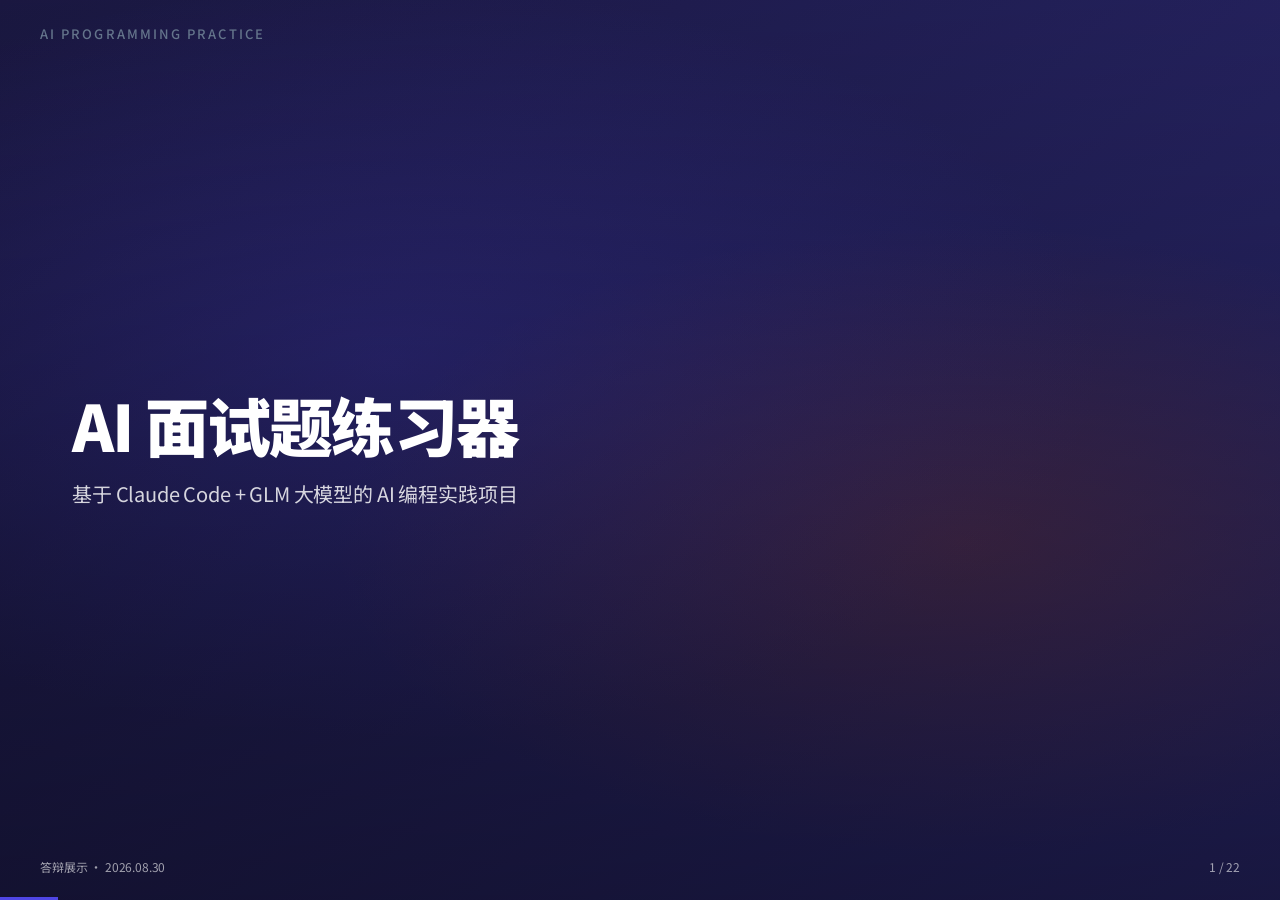
==== commit 75a3b5bf: "更新答辩材料：讲稿扩充6个踩坑，演示文稿新增学习经历/性能优化/公司化流程页面" ====
--- a/defense/interview-quiz-defense.html
+++ b/defense/interview-quiz-defense.html
@@ -79,7 +79,7 @@
     </div>
     <div class="deck-footer" style="color:rgba(255,255,255,.6)">
       <span>答辩展示 · 2026.08.30</span>
-      <span class="slide-number" data-current="1" data-total="19"></span>
+      <span class="slide-number" data-current="1" data-total="22"></span>
     </div>
   </div>
   <div class="notes">大家好，我是XXX，今天给大家展示的是我用 AI 编程工具开发的 Java 面试题练习器。这个项目是学长布置的 AI 编程入门实践任务，要求学习 Claude Code 等 AI 工具，并按公司化流程开发一个作品。</div>
@@ -90,10 +90,10 @@
   <p class="eyebrow">Contents · 目录</p>
   <h2 class="h2">今天的六个章节</h2>
   <div class="grid g2 mt-l anim-stagger-list" data-anim-target>
-    <div class="card"><div class="row"><div class="h3 dim2" style="width:56px">01</div><div><h4>项目背景</h4><p class="dim">任务来源、目标与学习路径</p></div></div></div>
+    <div class="card"><div class="row"><div class="h3 dim2" style="width:56px">01</div><div><h4>项目背景</h4><p class="dim">任务来源、学习经历与学习路径</p></div></div></div>
     <div class="card"><div class="row"><div class="h3 dim2" style="width:56px">02</div><div><h4>技术选型</h4><p class="dim">技术栈与 AI 工具链介绍</p></div></div></div>
-    <div class="card"><div class="row"><div class="h3 dim2" style="width:56px">03</div><div><h4>功能展示</h4><p class="dim">核心功能、学习辅助、游戏化设计</p></div></div></div>
-    <div class="card"><div class="row"><div class="h3 dim2" style="width:56px">04</div><div><h4>开发流程</h4><p class="dim">AI 辅助的迭代开发模式</p></div></div></div>
+    <div class="card"><div class="row"><div class="h3 dim2" style="width:56px">03</div><div><h4>功能展示</h4><p class="dim">核心功能、性能优化、游戏化设计</p></div></div></div>
+    <div class="card"><div class="row"><div class="h3 dim2" style="width:56px">04</div><div><h4>开发流程</h4><p class="dim">迭代开发 + 公司化流程 + CI/CD</p></div></div></div>
     <div class="card"><div class="row"><div class="h3 dim2" style="width:56px">05</div><div><h4>踩坑经验</h4><p class="dim">6 个典型问题与解决方案</p></div></div></div>
     <div class="card" style="grid-column:span 2"><div class="row"><div class="h3 dim2" style="width:56px">06</div><div><h4>总结与展望</h4><p class="dim">核心收获与未来改进方向</p></div></div></div>
   </div>
@@ -126,7 +126,19 @@
   <div class="notes">学长给的任务是学习 AI 编程工具，然后 vibe 一个作品出来答辩。核心思路是人做决策，AI 干活。参考资料包括小林笔记、JavaGuide 等。</div>
 </section>
 
-<!-- Slide 5: Section Divider - 技术选型 -->
+<!-- Slide 5: 学习经历 -->
+<section class="slide" data-deck-label="学习经历" data-anim="stagger-list">
+  <p class="kicker">Journey · 学习经历</p>
+  <h2 class="h2">一个月从零到项目</h2>
+  <div class="steps anim-stagger-list" data-anim-target>
+    <div class="step"><div class="num">1</div><h4>第一周：从零开始</h4><p>学习打字指法、安装 VS Code、了解计算机专业方向、学 Git 和 Markdown、注册 GitHub</p><span class="tag">打基础</span></div>
+    <div class="step"><div class="num">2</div><h4>第二周：搭建博客</h4><p>用 VitePress 搭建个人博客，学 Node.js、npm 依赖、脚手架，GitHub Pages 部署 + GitHub Action 自动化</p><span class="tag">初识项目</span></div>
+    <div class="step"><div class="num">3</div><h4>第三周：AI 编程</h4><p>学习 Claude Code、CC Switch、MCP、Skill，配置 GLM 大模型，开发面试题练习器</p><span class="tag">实战开发</span></div>
+  </div>
+  <div class="notes">一个月前我连打字都要看键盘。第一周学基础，第二周搭博客第一次接触项目概念，第三周开始用 AI 编程工具开发这个项目。</div>
+</section>
+
+<!-- Slide 6: Section Divider - 技术选型 -->
 <section class="slide tc center deco-soft-gradient" data-deck-label="技术选型" data-anim="rise-in">
   <div style="max-width:780px;margin:0 auto">
     <p class="kicker anim-fade-down" data-anim="fade-down">Section · 02</p>
@@ -283,7 +295,36 @@
   <div class="notes">统计页面提供正确率饼图和用时条形图，帮助分析学习效率和薄弱环节。</div>
 </section>
 
-<!-- Slide 13: Section Divider - 开发流程 -->
+<!-- Slide 13: 性能优化 -->
+<section class="slide" data-deck-label="性能优化" data-anim="stagger-list">
+  <p class="kicker">Performance · 性能优化</p>
+  <h2 class="h2">四个性能优化要点</h2>
+  <div class="glass-grid anim-stagger-list" data-anim-target>
+    <div class="glass-card blue">
+      <span class="icon">⚡</span>
+      <h3>零网络请求</h3>
+      <p>50 道题内嵌 JS 文件，不用 fetch 请求外部文件。避免 CORS 跨域问题，消除网络延迟，打开即用。</p>
+    </div>
+    <div class="glass-card green">
+      <span class="icon">💾</span>
+      <h3>localStorage 本地存储</h3>
+      <p>错题、收藏、连击、积分、答题用时全存浏览器本地。毫秒级读取，无需后端，刷新不丢失。</p>
+    </div>
+    <div class="glass-card warm">
+      <span class="icon">🎬</span>
+      <h3>GPU 动画加速</h3>
+      <p>CSS 动画用 transform 和 opacity，不触发浏览器重排，GPU 加速渲染。避免使用 top/left 属性。</p>
+    </div>
+    <div class="glass-card blue">
+      <span class="icon">🧹</span>
+      <h3>计时器防泄漏</h3>
+      <p>每次进入新题目前 clearInterval 清除上一个计时器，防止多个计时器同时运行导致内存泄漏。</p>
+    </div>
+  </div>
+  <div class="notes">性能优化方面有四个要点：零网络请求、localStorage 本地存储、CSS 动画用 transform 走 GPU 加速、计时器防泄漏。这些是 AI 建议的，我查资料理解了原理。</div>
+</section>
+
+<!-- Slide 14: Section Divider - 开发流程 -->
 <section class="slide tc center deco-soft-gradient" data-deck-label="开发流程" data-anim="rise-in">
   <div style="max-width:780px;margin:0 auto">
     <p class="kicker anim-fade-down" data-anim="fade-down">Section · 04</p>
@@ -309,7 +350,20 @@
   <div class="notes">开发流程分六步：需求分析、架构设计是人做的，AI 编码是 Claude Code 做的，然后人测试验证、反馈迭代、最后代码审查。这个流程体现了人做决策、AI 做执行的理念。</div>
 </section>
 
-<!-- Slide 15: Section Divider - 踩坑经验 -->
+<!-- Slide 16: 公司化流程 -->
+<section class="slide" data-deck-label="公司化流程" data-anim="stagger-list">
+  <p class="kicker">Company Flow · 公司化流程</p>
+  <h2 class="h2">完整的公司化开发流程</h2>
+  <div class="macaron-grid mt-l anim-stagger-list" data-anim-target>
+    <div class="macaron-card soft-purple"><div class="label">需求</div><div class="main">PRD 文档</div><div class="desc">开发前编写产品需求文档，明确功能范围和优先级</div></div>
+    <div class="macaron-card soft-blue"><div class="label">架构</div><div class="main">CLAUDE.md</div><div class="desc">定义技术选型、目录结构、代码规范</div></div>
+    <div class="macaron-card soft-green"><div class="label">版本</div><div class="main">Git + GitHub</div><div class="desc">9 次提交，完整版本管理记录</div></div>
+    <div class="macaron-card soft-orange"><div class="label">CI/CD</div><div class="main">GitHub Action</div><div class="desc">每次推送自动检查文件结构、语法、文档完整性</div></div>
+  </div>
+  <div class="notes">项目按照公司化流程推进：开发前写了 PRD 需求文档，用 CLAUDE.md 定义架构规范，Git 做版本管理，最后配了 GitHub Action 实现 CI/CD 自动检查。AI 写代码，我做需求决策和代码审查。</div>
+</section>
+
+<!-- Slide 17: Section Divider - 踩坑经验 -->
 <section class="slide tc center deco-soft-gradient" data-deck-label="踩坑经验" data-anim="rise-in">
   <div style="max-width:780px;margin:0 auto">
     <p class="kicker anim-fade-down" data-anim="fade-down">Section · 05</p>
@@ -369,8 +423,8 @@
   <h2 class="h2">核心收获与未来展望</h2>
   <ul class="grid g1 anim-stagger-list" style="list-style:none;padding:0;margin:0;gap:14px" data-anim-target>
     <li class="card card-accent"><h4>掌握了 AI 编程工具链</h4><p class="dim">Claude Code + CC Switch + MCP + Skill 的完整使用流程，理解了 AI 辅助开发的工作模式</p></li>
-    <li class="card card-accent"><h4>实践了公司化开发流程</h4><p class="dim">从需求分析到测试迭代，体验了人做决策、AI 做执行的协作模式</p></li>
-    <li class="card card-accent"><h4>完成了完整项目</h4><p class="dim">50 道题、14 项功能、Git 版本管理、GitHub 远程仓库、README 文档</p></li>
+    <li class="card card-accent"><h4>实践了公司化开发流程</h4><p class="dim">PRD 需求文档 + CLAUDE.md 架构规范 + Git 版本管理 + GitHub Action CI/CD</p></li>
+    <li class="card card-accent"><h4>完成了完整项目</h4><p class="dim">50 道题、14 项功能、Git 版本管理、GitHub 远程仓库、README + PRD 文档</p></li>
     <li class="card card-accent"><h4>未来展望</h4><p class="dim">移动端适配、答题记录导出、更多题库分类、后端 API 对接、多用户在线刷题</p></li>
   </ul>
   <div class="notes">总结四个核心收获：掌握了 AI 工具链、实践了公司化流程、完成了完整项目、明确了未来方向。GitHub 仓库地址：github.com/Athena66668888/interview-quiz</div>
